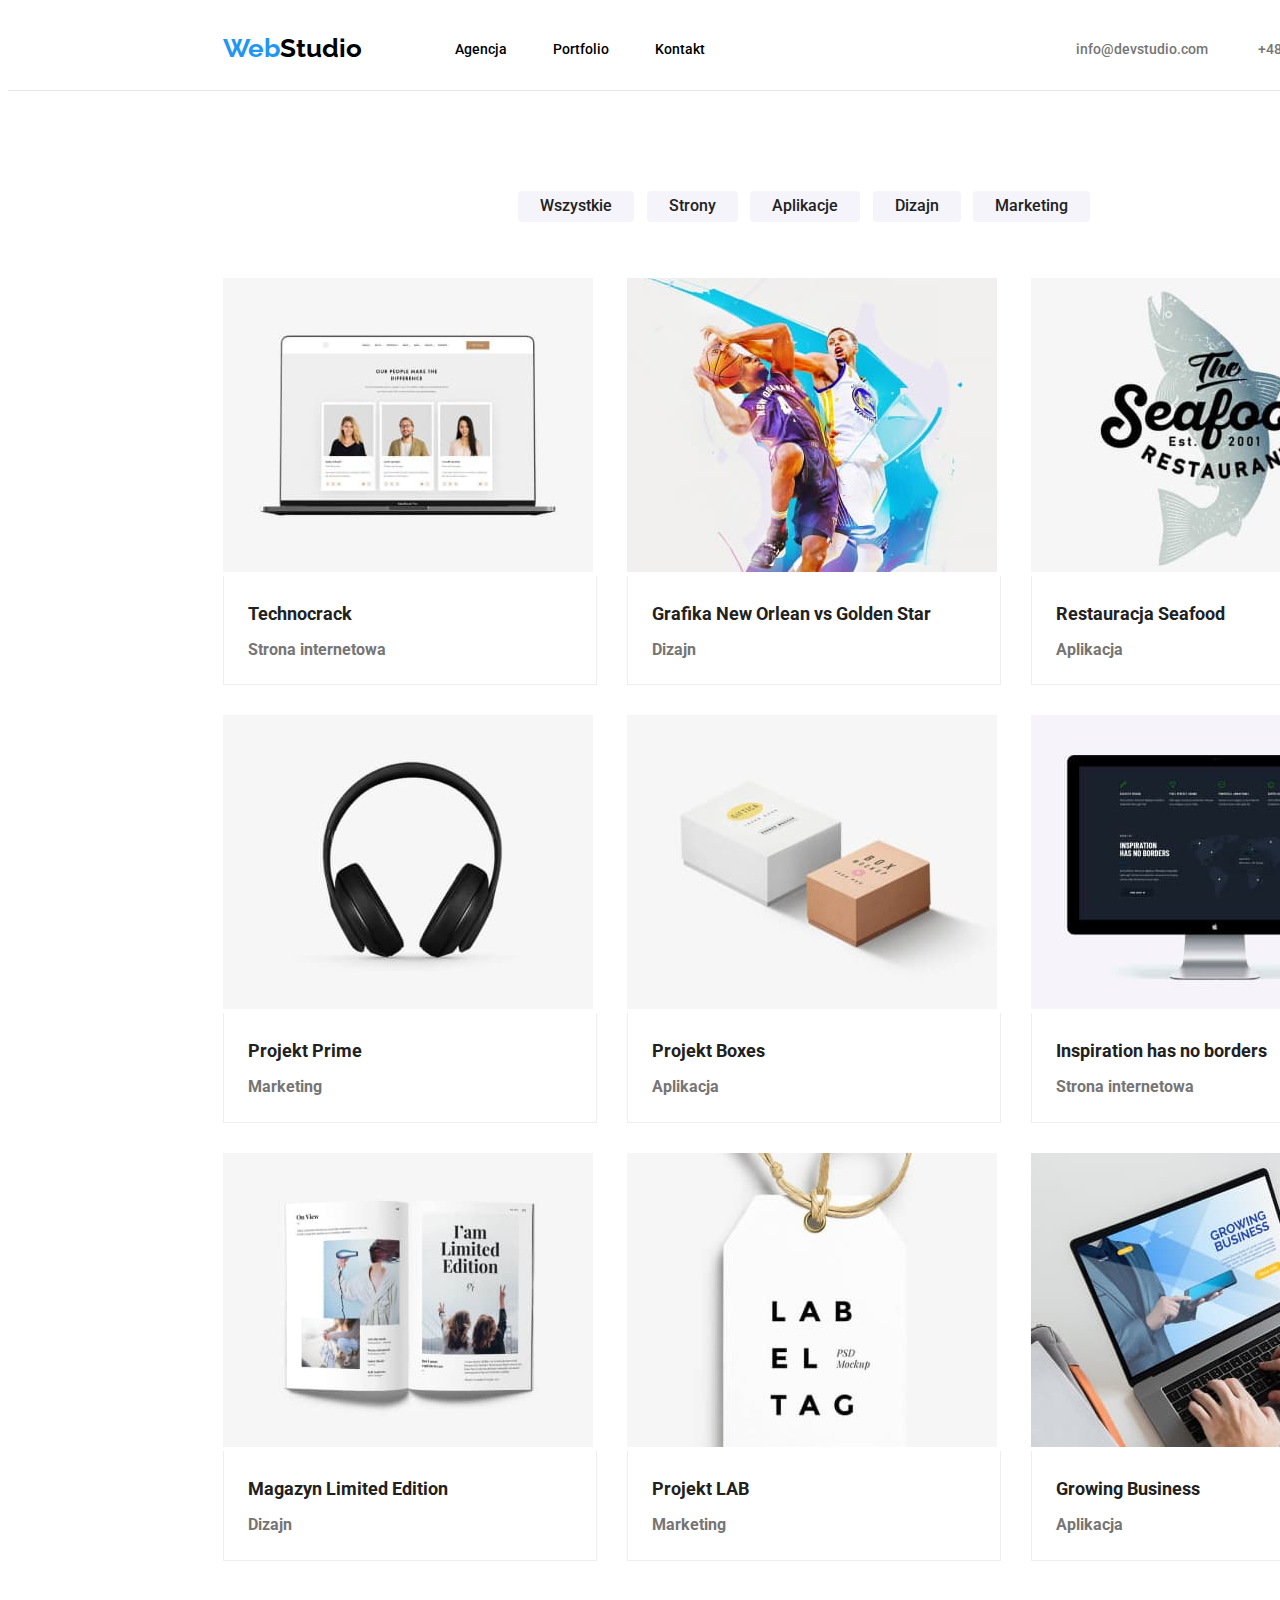
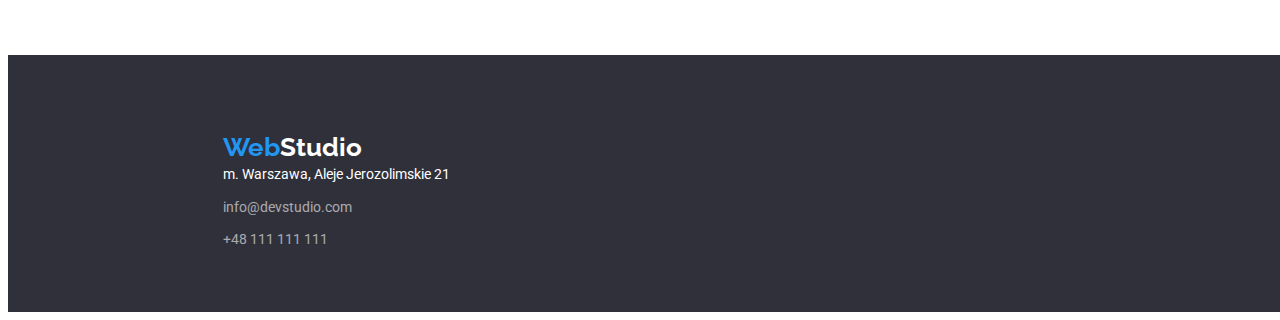
==== portfolio.html @ ecd049ec "added" ====
<!DOCTYPE html>
<html lang="pl">
  <head>
    <meta charset="UTF-8" />
    <meta name="description" content="Portfolio" />
    <title>Portfolio</title>
    <link rel="preconnect" href="https://fonts.googleapis.com" />
    <link rel="preconnect" href="https://fonts.gstatic.com" crossorigin />
    <link
      href="https://fonts.googleapis.com/css2?family=Raleway:wght@700&family=Roboto:wght@400;500;700;900&display=swap"
      rel="stylesheet"
    />
    <link href="css/styles.css" rel="stylesheet" />
    <link
      rel="stylesheet"
      href="https://cdnjs.cloudflare.com/ajax/libs/modern-normalize/1.1.0/modern-normalize.min.css"
      integrity="sha512-wpPYUAdjBVSE4KJnH1VR1HeZfpl1ub8YT/NKx4PuQ5NmX2tKuGu6U/JRp5y+Y8XG2tV+wKQpNHVUX03MfMFn9Q=="
      crossorigin="anonymous"
      referrerpolicy="no-referrer"
    />
  </head>
  <body>
    <header class="border-bottom">
      <div class="top container">
        <a class="logo" href="./index.html">
          <span class="blue-text">Web</span
          ><span class="black-text">Studio</span>
        </a>
        <nav>
          <ul class="menu">
            <li class="menu-component">
              <a class="link" href="./agencja">Agencja</a>
            </li>
            <li class="menu-component">
              <a class="link" href="./portfolio.html">Portfolio</a>
            </li>
            <li class="menu-component">
              <a class="link" href="./kontakt">Kontakt</a>
            </li>
          </ul>
        </nav>
        <ul class="contact-list">
          <li class="contact-address">
            <a class="contact" href="mailto:info@devstudio.com"
              >info@devstudio.com</a
            >
          </li>
          <li class="contact-address">
            <a class="contact" href="tel:+48111111111">+48 111 111 111</a>
          </li>
        </ul>
      </div>
    </header>
    <main>
      <ul class="filters-list">
        <li class="filter-element">
          <button class="filter" type="button">Wszystkie</button>
        </li>
        <li class="filter-element">
          <button class="filter" type="button">Strony</button>
        </li>
        <li class="filter-element">
          <button class="filter" type="button">Aplikacje</button>
        </li>
        <li class="filter-element">
          <button class="filter" type="button">Dizajn</button>
        </li>
        <li class="filter-element">
          <button class="filter" type="button">Marketing</button>
        </li>
      </ul>

      <div class="grid-container">
        <ul class="card-set">
          <li class="card-item">
            <figure>
              <img
                alt="picture of a laptop"
                width="370"
                height="294"
                src="images/technocrack.jpg"
              />
              <div class="test">
                <figcaption class="term">
                  Technocrack
                  <p class="definition">Strona internetowa</p>
                </figcaption>
              </div>
            </figure>
          </li>
          <li class="card-item">
            <figure>
              <img
                alt="picture of basketball players"
                width="370"
                height="294"
                src="images/neworlean.jpg"
              />
              <div class="test">
                <figcaption class="term">
                  Grafika New Orlean vs Golden Star
                  <p class="definition">Dizajn</p>
                </figcaption>
              </div>
            </figure>
          </li>
          <li class="card-item">
            <figure>
              <img
                alt="picture of an app logo"
                width="370"
                height="294"
                src="images/seafood.jpg"
              />
              <div class="test">
                <figcaption class="term">
                  Restauracja Seafood
                  <p class="definition">Aplikacja</p>
                </figcaption>
              </div>
            </figure>
          </li>
          <li class="card-item">
            <figure>
              <img
                alt="picture of headphones"
                width="370"
                height="294"
                src="images/projektprime.jpg"
              />
              <div class="test">
                <figcaption class="term">
                  Projekt Prime
                  <p class="definition">Marketing</p>
                </figcaption>
              </div>
            </figure>
          </li>
          <li class="card-item">
            <figure>
              <img
                alt="picture of boxes"
                width="370"
                height="294"
                src="images/boxes.jpg"
              />
              <div class="test">
                <figcaption class="term">
                  Projekt Boxes
                  <p class="definition">Aplikacja</p>
                </figcaption>
              </div>
            </figure>
          </li>
          <li class="card-item">
            <figure>
              <img
                alt="picture of a screen"
                width="370"
                height="294"
                src="images/screen.jpg"
              />
              <div class="test">
                <figcaption class="term">
                  Inspiration has no borders
                  <p class="definition">Strona internetowa</p>
                </figcaption>
              </div>
            </figure>
          </li>
          <li class="card-item">
            <figure>
              <img
                alt="picture of a magazine"
                width="370"
                height="294"
                src="images/magazine.jpg"
              />
              <div class="test">
                <figcaption class="term">
                  Magazyn Limited Edition
                  <p class="definition">Dizajn</p>
                </figcaption>
              </div>
            </figure>
          </li>
          <li class="card-item">
            <figure>
              <img
                alt="picture of a label"
                width="370"
                height="294"
                src="images/label.jpg"
              />
              <div class="test">
                <figcaption class="term">
                  Projekt LAB
                  <p class="definition">Marketing</p>
                </figcaption>
              </div>
            </figure>
          </li>
          <li class="card-item">
            <figure>
              <img
                alt="picture of a laptop and hands"
                width="370"
                height="294"
                src="images/business.jpg"
              />
              <div class="test">
                <figcaption class="term">
                  Growing Business
                  <p class="definition">Aplikacja</p>
                </figcaption>
              </div>
            </figure>
          </li>
        </ul>
      </div>
    </main>
    <footer class="footer-background">
      <ul class="footer-components">
        <li class="bottom-logo">
          <a
            class="logo"
            href="https://zofiasylwisty.github.io/goit-markup-hw-01/"
          >
            <span class="blue-text">Web</span
            ><span class="white-text">Studio</span>
          </a>
        </li>
        <li class="addresses">
          <address class="location">
            m. Warszawa, Aleje Jerozolimskie 21
          </address>
        </li>
        <li class="addresses">
          <a class="bottom-links" href="mailto:info@devstudio.com"
            >info@devstudio.com</a
          >
        </li>
        <li class="addresses">
          <a class="bottom-links" href="tel:+48111111111">+48 111 111 111</a>
        </li>
      </ul>
    </footer>
  </body>
</html>
---- css/styles.css ----
body {
  font-family: "Roboto", sans-serif;
  font-family: inherit;
  background: var(--first-color) inherit;
  width: 1600px;
}
:root {
  --first-color: #ffffff;
  --second-color: #f5f4fa;
  --third-color: #757575;
  --fourth-color: #2f303a;
  --fifth-color: #000000;
  --sixth-color: #212121;
  --seventh-color: #2196f3;
  --eight-color: #ffffff99;
}
.blue-text {
  font-family: "Raleway";
  font-size: 26px;
  font-weight: 700;
  line-height: 1.19;
  color: var(--seventh-color);
  text-decoration: none;
}
.black-text {
  font-family: "Raleway";
  font-size: 26px;
  font-weight: 700;
  line-height: 1.19;
  color: var(--fifth-color);
  text-decoration: none;
}
.white-text {
  font-family: "Raleway";
  font-size: 26px;
  font-weight: 700;
  line-height: 1.19;
  color: var(--first-color);
  text-decoration: none;
}
.border-bottom {
  border-bottom: 1px solid #e5e5e5;
}
.top {
  display: flex;
  flex-direction: row;
  align-items: center;
  margin-left: 215px;
  margin-right: 0px;
}
.menu {
  display: flex;
  flex-direction: row;
  padding-left: 0px;
  margin-left: 93px;
  margin-right: 371px;
  margin-top: 32px;
  margin-bottom: 32px;
}
.menu > .menu-component:not(:last-child) {
  margin-right: 46px;
}
.contact-list {
  display: flex;
  flex-direction: row;
  padding-left: 0px;
  margin-top: 32px;
  margin-bottom: 32px;
}
.contact-list > .contact-address:not(:last-child) {
  margin-right: 50px;
}
.logo {
  font-family: "Raleway";
  font-weight: 700;
  font-size: 26px;
  line-height: 1.19;
  text-decoration: none;
  margin-top: 24px;
  margin-bottom: 25px;
}

li {
  list-style: none;
}

.link {
  font-family: "Roboto";
  font-weight: 500;
  font-size: 14px;
  line-height: 1.14;
  text-decoration: none;
  color: var(--fifth-color);
}
.link:hover,
.link:focus,
.link:active {
  color: var(--seventh-color);
}
.contact {
  font-family: "Roboto";
  font-size: 14px;
  font-weight: 500;
  line-height: 1.14;
  text-decoration: none;
  color: var(--third-color);
}
.contact:hover,
.contact:focus,
.contact:active {
  color: var(--seventh-color);
}

.dark-background {
  background-color: var(--fourth-color);
  width: 1600px;
  display: flex;
  flex-direction: column;
  justify-content: center;
  align-items: center;
}
.first-headline {
  font-family: "Roboto";
  font-size: 44px;
  font-weight: 900;
  letter-spacing: 0.06em;
  line-height: 1.36;
  text-align: center;
  color: var(--first-color);
  margin: 200px 452px 30px;
}
.single-button {
  color: var(--sixth-color);
  background-color: var(--second-color);
  cursor: pointer;
  border: none;
  border-radius: 4px;
  font-family: "Roboto";
  font-size: 16px;
  font-weight: 700;
  line-height: 1.8;
  padding: 10px 41px 10px 42px;
  width: 200px;
  margin: 0px 700px 200px;
}
.single-button:hover,
.single-button:focus,
.single-button:active {
  color: var(--first-color);
  background-color: var(--seventh-color);
  text-align: center;
  display: flex;
}

.latin-list {
  display: flex;
  flex-direction: row;
  justify-content: space-between;
}
.small-header {
  font-family: "Roboto";
  font-size: 14px;
  font-weight: 700;
  line-height: 1.87;
  color: var(--fifth-color);
  margin-left: -40px;
}
.latin-list > .small-header:not(:last-child) {
  margin-right: 30px;
}
.latin-text {
  font-family: "Roboto";
  font-size: 14px;
  line-height: 1.71;
  color: var(--third-color);
}
.medium-header {
  font-family: "Roboto";
  font-size: 36px;
  font-weight: 700;
  line-height: 1.16;
  color: var(--fifth-color);
  text-align: center;
}
.name {
  font-family: "Roboto";
  font-size: 16px;
  font-weight: 500;
  line-height: 1.18;
  color: var(--fifth-color);
}
.position {
  font-family: "Roboto";
  font-size: 16px;
  line-height: 1.18;
  color: var(--third-color);
  padding-bottom: 30px;
}
.term {
  color: var(--sixth-color);
  font-family: "Roboto";
  font-size: 18px;
  font-weight: 700;
  line-height: 2;
  margin-top: 20px;
  margin-right: 24px;
  margin-left: 24px;
}
.test {
  display: flex;
  flex-direction: column;
  border-bottom: 1px solid #eeeeee;
  border-right: 1px solid #eeeeee;
  border-left: 1px solid #eeeeee;
}
.definition {
  color: var(--third-color);
  font-family: "Roboto";
  font-size: 16px;
  line-height: 1.8;
  margin-top: 4px;
  margin-bottom: 20px;
}

.location {
  font-family: "Roboto";
  font-size: 14px;
  font-style: normal;
  line-height: 1.7;
  color: var(--first-color);
}
.bottom-links {
  color: var(--eight-color);
  font-family: "Roboto";
  font-size: 14px;
  line-height: 1.7;
  text-decoration: none;
}
.bottom-links:hover,
.bottom-links:focus,
.bottom-links:active {
  color: var(--seventh-color);
}

.footer-background {
  background-color: var(--fourth-color);
  border-top: 1px solid var(--fourth-color);
}
.footer-components {
  display: flex;
  flex-direction: column;
  justify-content: flex-start;
  padding-top: 60px;
  padding-left: 215px;
  margin-bottom: 0px;
}
.footer-components > .addresses:not(:last-child) {
  margin-bottom: 9px;
}
.footer-components > .addresses:first-child {
  margin-top: 20px;
}
.footer-components > .addresses:last-child {
  margin-bottom: 60px;
}

.offers {
  display: flex;
  margin-top: 50px;
  justify-content: space-between;
  padding: 0px;
}
figure {
  margin: 0;
}
.team > .member:not(:last-child) {
  margin-right: 30px;
}
.team {
  display: flex;
  flex-direction: row;
  justify-content: space-between;
  padding: 0px;
}
.photo {
  display: flex;
  background-color: var(--first-color);
  border-radius: 0px 0px 4px 4px;
  box-shadow: 0px 1px 3px rgba(0, 0, 0, 0.12), 0px 1px 1px rgba(0, 0, 0, 0.14),
    0px 2px 1px rgba(0, 0, 0, 0.2);
}
.name {
  display: flex;
  flex-direction: column;
  align-items: center;
}
.person {
  padding-top: 30px;
  margin-bottom: 10px;
}

.filters-list {
  display: flex;
  flex-direction: row;
  justify-content: space-between;
  margin-top: 100px;
  margin-bottom: 56px;
  margin-left: 510px;
  margin-right: 518px;
  padding: 0px;
  width: 572px;
}
.filter {
  color: var(--sixth-color);
  background-color: var(--second-color);
  cursor: pointer;
  border: none;
  font-family: "Roboto";
  font-size: 16px;
  font-weight: 500;
  line-height: 1.16;
  text-align: center;
  padding: 6px 22px;
  border-radius: 4px;
}
.filter:hover,
.filter:focus,
.filter:active {
  color: var(--first-color);
  background-color: var(--seventh-color);
}
.filters-list > .filter-element:not(:last-child) {
  margin-right: 8px;
}

.main-part {
  display: flex;
  flex-direction: column;
  align-items: center;
}
.bottom-section {
  background-color: var(--second-color);
  width: 1600px;
  display: flex;
  justify-content: center;
}
.section {
  padding-top: 94px;
  padding-bottom: 94px;
}
.container {
  width: 1200px;
}
.card-set {
  display: flex;
  flex-wrap: wrap;
  gap: 30px;
  padding: 0;
}
.card-item {
  flex-basis: calc((100% - 60px) / 3);
}
.grid-container {
  width: 1182px;
  margin-left: 215px;
  margin-bottom: 94px;
}
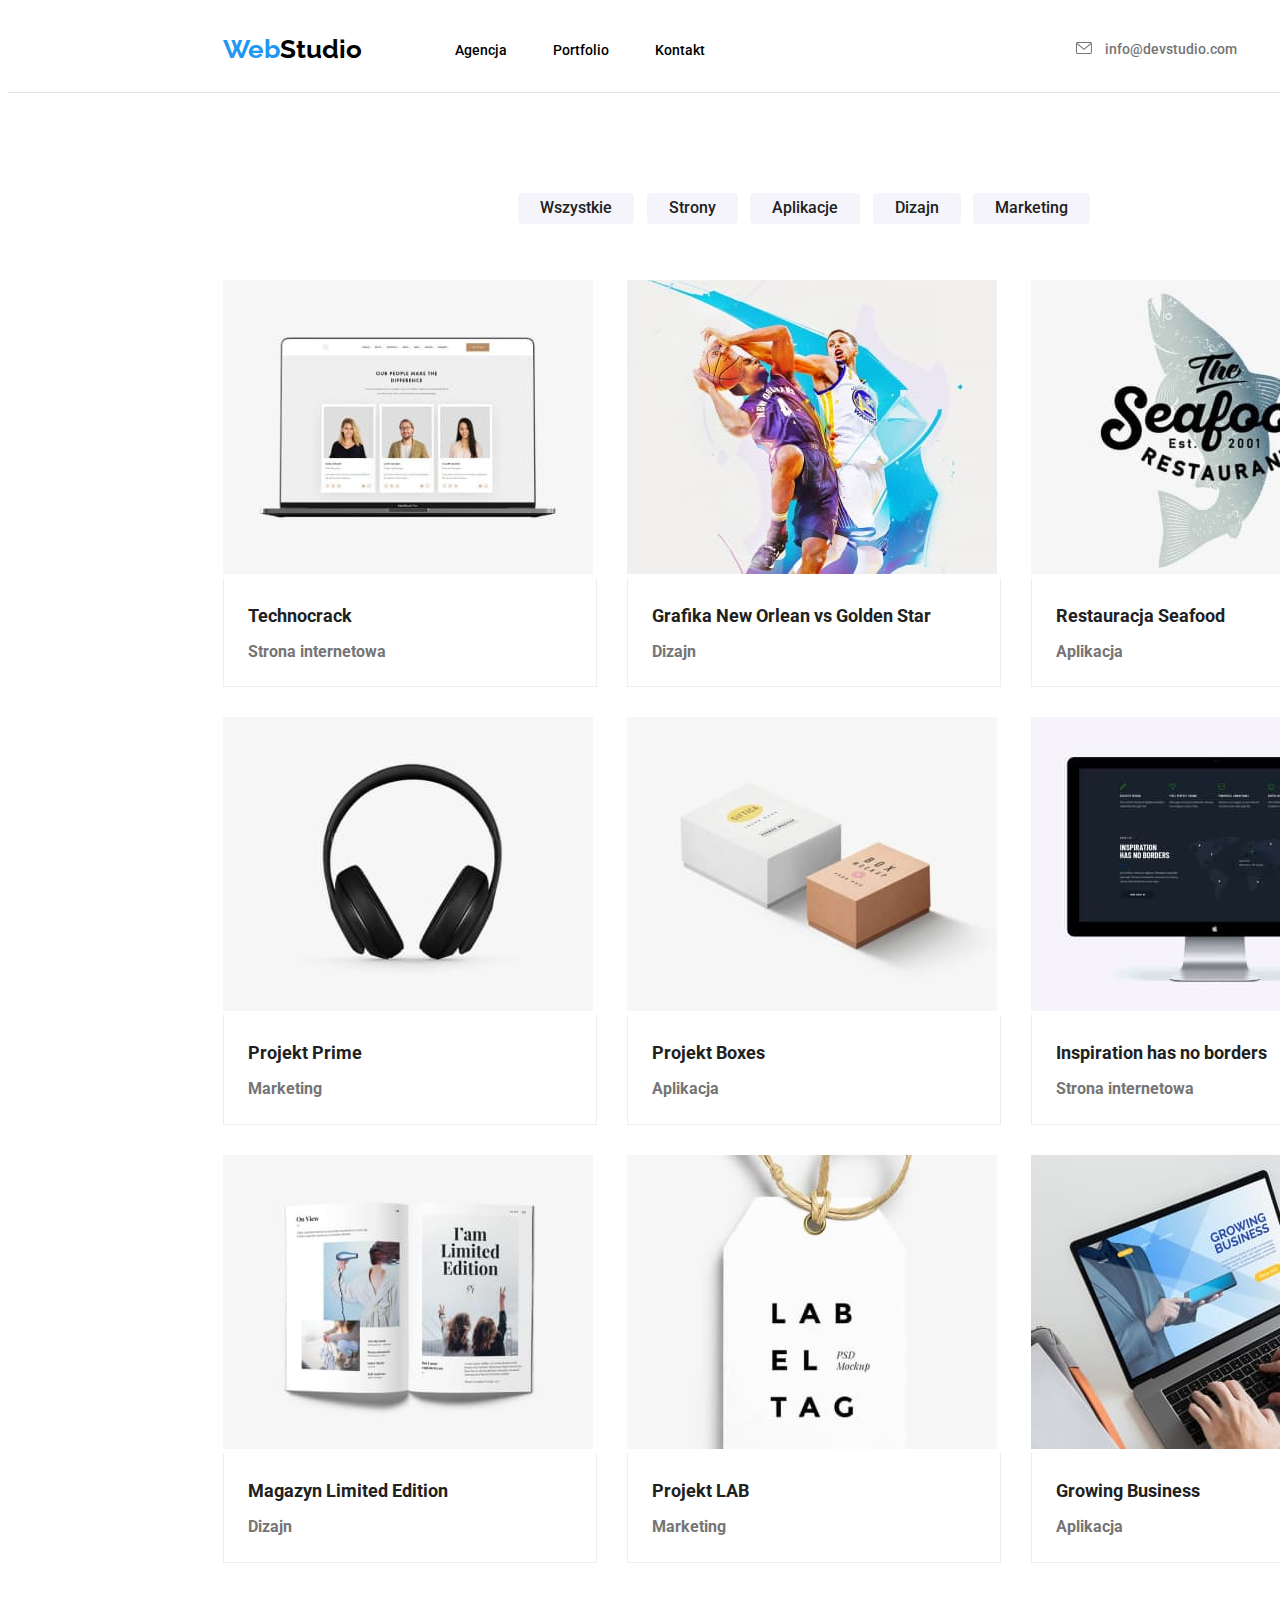
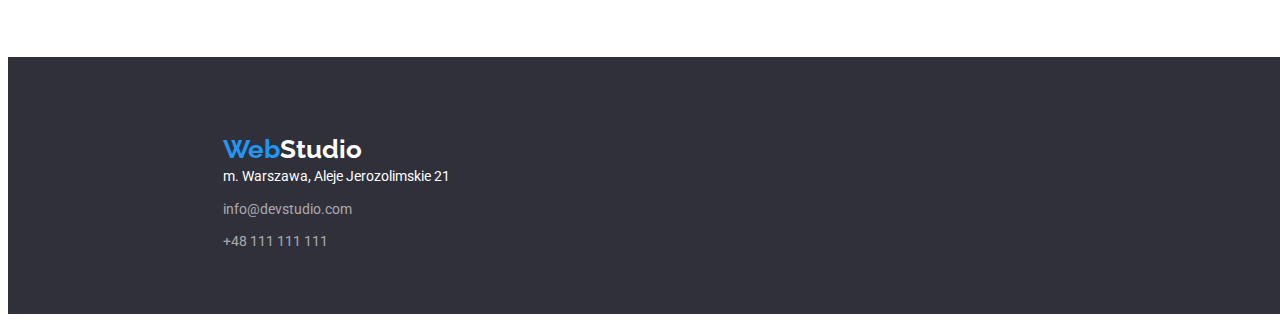
==== commit 1d06934e: "added icons to header" ====
--- a/portfolio.html
+++ b/portfolio.html
@@ -41,12 +41,20 @@
         </nav>
         <ul class="contact-list">
           <li class="contact-address">
-            <a class="contact" href="mailto:info@devstudio.com"
-              >info@devstudio.com</a
+            <a class="contact" href="mailto:info@devstudio.com">
+              <svg class="icons-header" width="16" height="12">
+                <use href="./images/icons.svg#icon-envelope"></use>
+              </svg>
+              info@devstudio.com</a
             >
           </li>
           <li class="contact-address">
-            <a class="contact" href="tel:+48111111111">+48 111 111 111</a>
+            <a class="contact" href="tel:+48111111111">
+              <svg class="icons-header" width="10" height="16">
+                <use href="./images/icons.svg#icon-smartphone"></use>
+              </svg>
+              +48 111 111 111</a
+            >
           </li>
         </ul>
       </div>
--- a/css/styles.css
+++ b/css/styles.css
@@ -13,6 +13,8 @@
   --sixth-color: #212121;
   --seventh-color: #2196f3;
   --eight-color: #ffffff99;
+  --shadow: #00000040;
+  --disabled-icon: #afb1b8;
 }
 .blue-text {
   font-family: "Raleway";
@@ -110,7 +112,13 @@
 .contact:active {
   color: var(--seventh-color);
 }
-
+.icons-header:hover {
+  fill: #2196f3;
+}
+.icons-header {
+  fill: var(--disabled-icon);
+  margin-right: 10px;
+}
 .dark-background {
   background-color: var(--fourth-color);
   width: 1600px;
@@ -119,6 +127,23 @@
   justify-content: center;
   align-items: center;
 }
+.dark-background {
+  background-color: var(--fourth-color);
+  height: 600px;
+  background-image: linear-gradient(
+      to bottom,
+      rgba(47, 48, 58, 0.4) 0%,
+      rgba(47, 48, 58, 0.4) 50%
+    ),
+    url(../images/background-photo.jpg);
+  background-size: cover;
+  background-position: center;
+  background-repeat: no-repeat;
+  box-shadow: 0px 4px 4px 0px var(--shadow-shadow);
+  max-width: 1600px;
+  margin: 0 auto;
+}
+
 .first-headline {
   font-family: "Roboto";
   font-size: 44px;
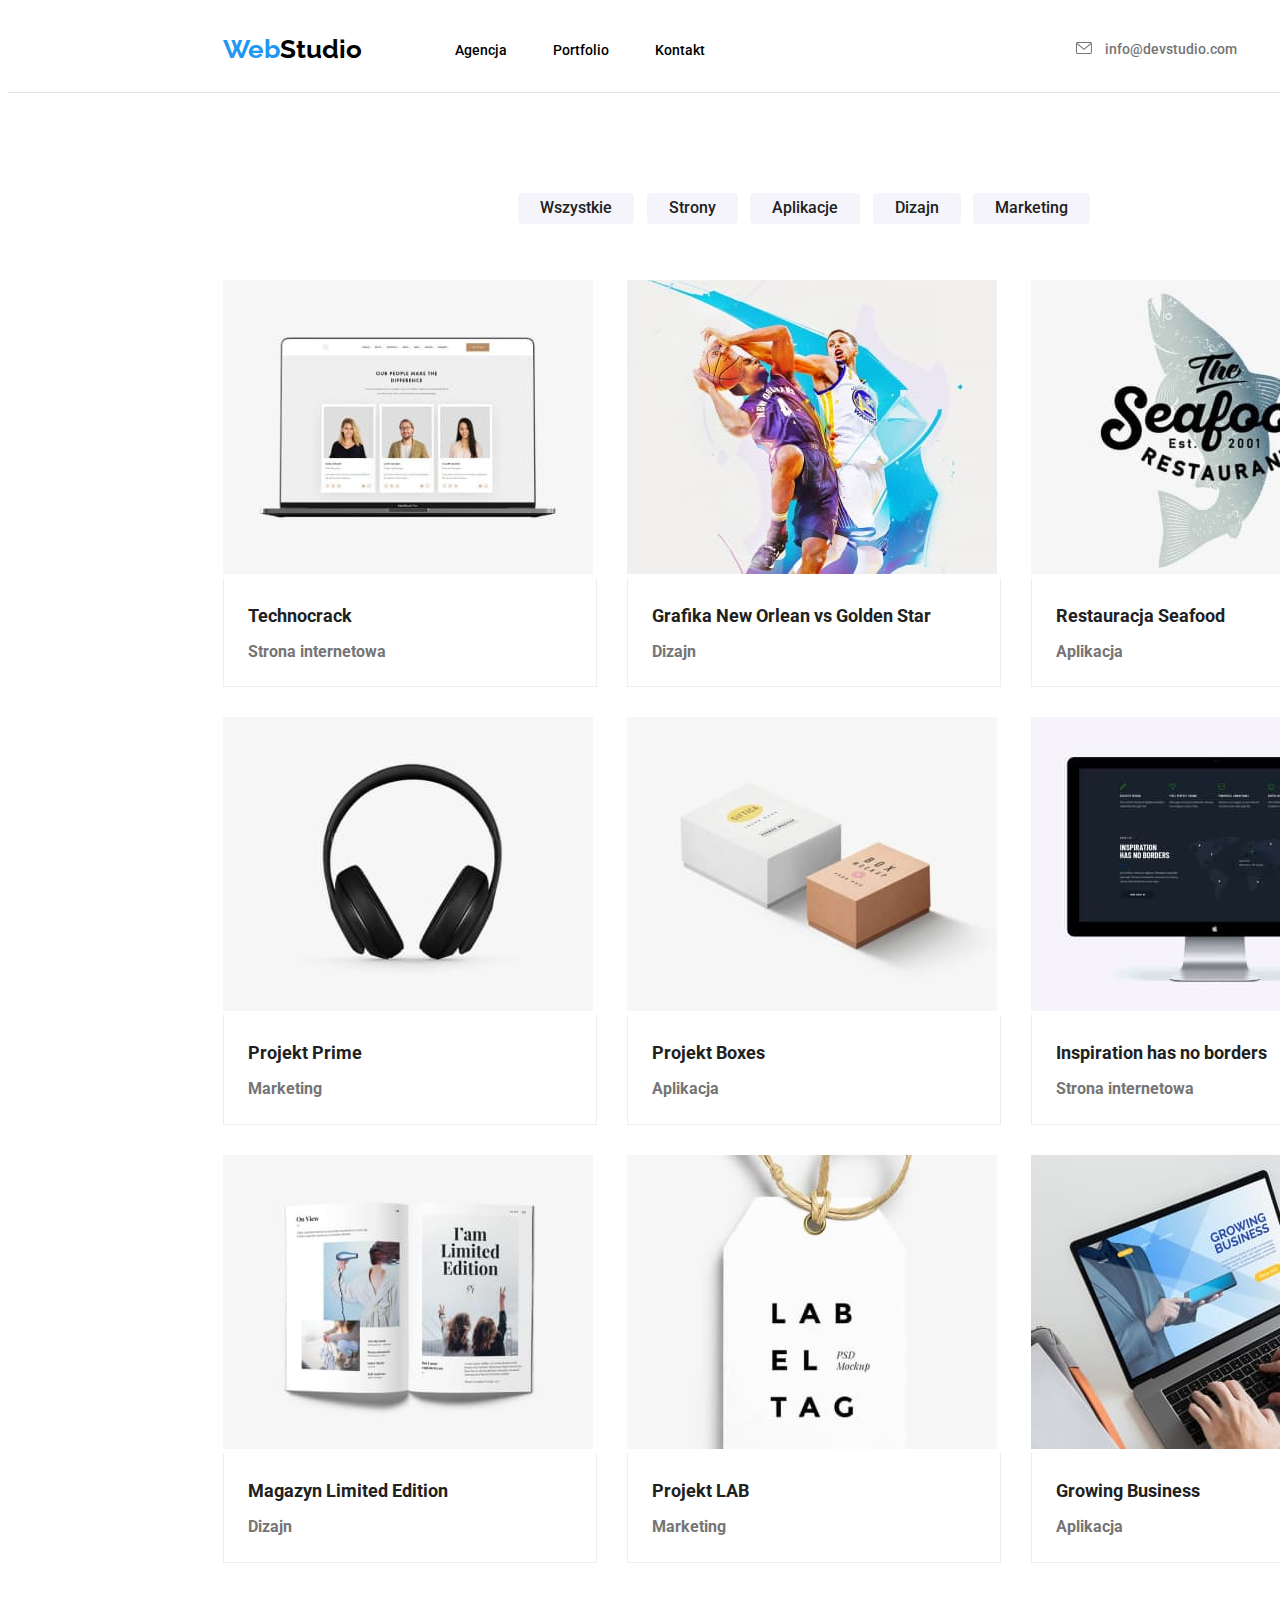
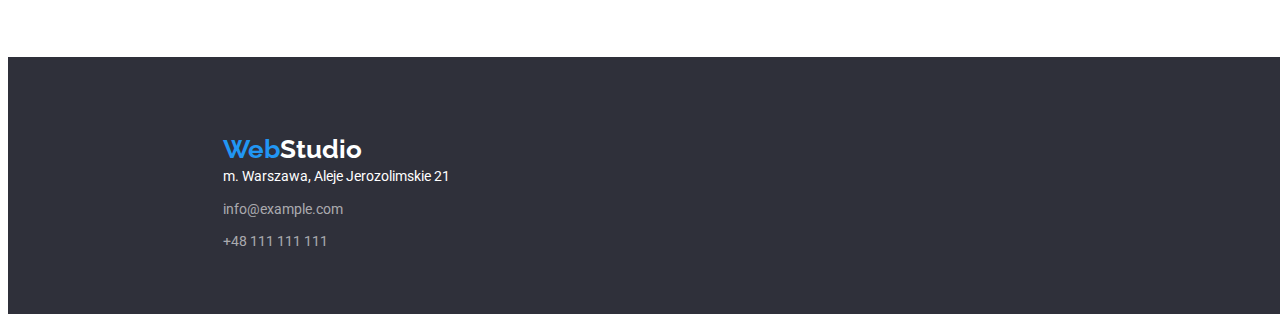
==== commit 797b5f27: "changes" ====
--- a/portfolio.html
+++ b/portfolio.html
@@ -42,7 +42,7 @@
         <ul class="contact-list">
           <li class="contact-address">
             <a class="contact" href="mailto:info@devstudio.com">
-              <svg class="icons-header" width="16" height="12">
+              <svg class="icons-header" height="12" width="16">
                 <use href="./images/icons.svg#icon-envelope"></use>
               </svg>
               info@devstudio.com</a
@@ -50,7 +50,7 @@
           </li>
           <li class="contact-address">
             <a class="contact" href="tel:+48111111111">
-              <svg class="icons-header" width="10" height="16">
+              <svg class="icons-header" height="16" width="10">
                 <use href="./images/icons.svg#icon-smartphone"></use>
               </svg>
               +48 111 111 111</a
@@ -245,7 +245,7 @@
         </li>
         <li class="addresses">
           <a class="bottom-links" href="mailto:info@devstudio.com"
-            >info@devstudio.com</a
+            >info@example.com</a
           >
         </li>
         <li class="addresses">
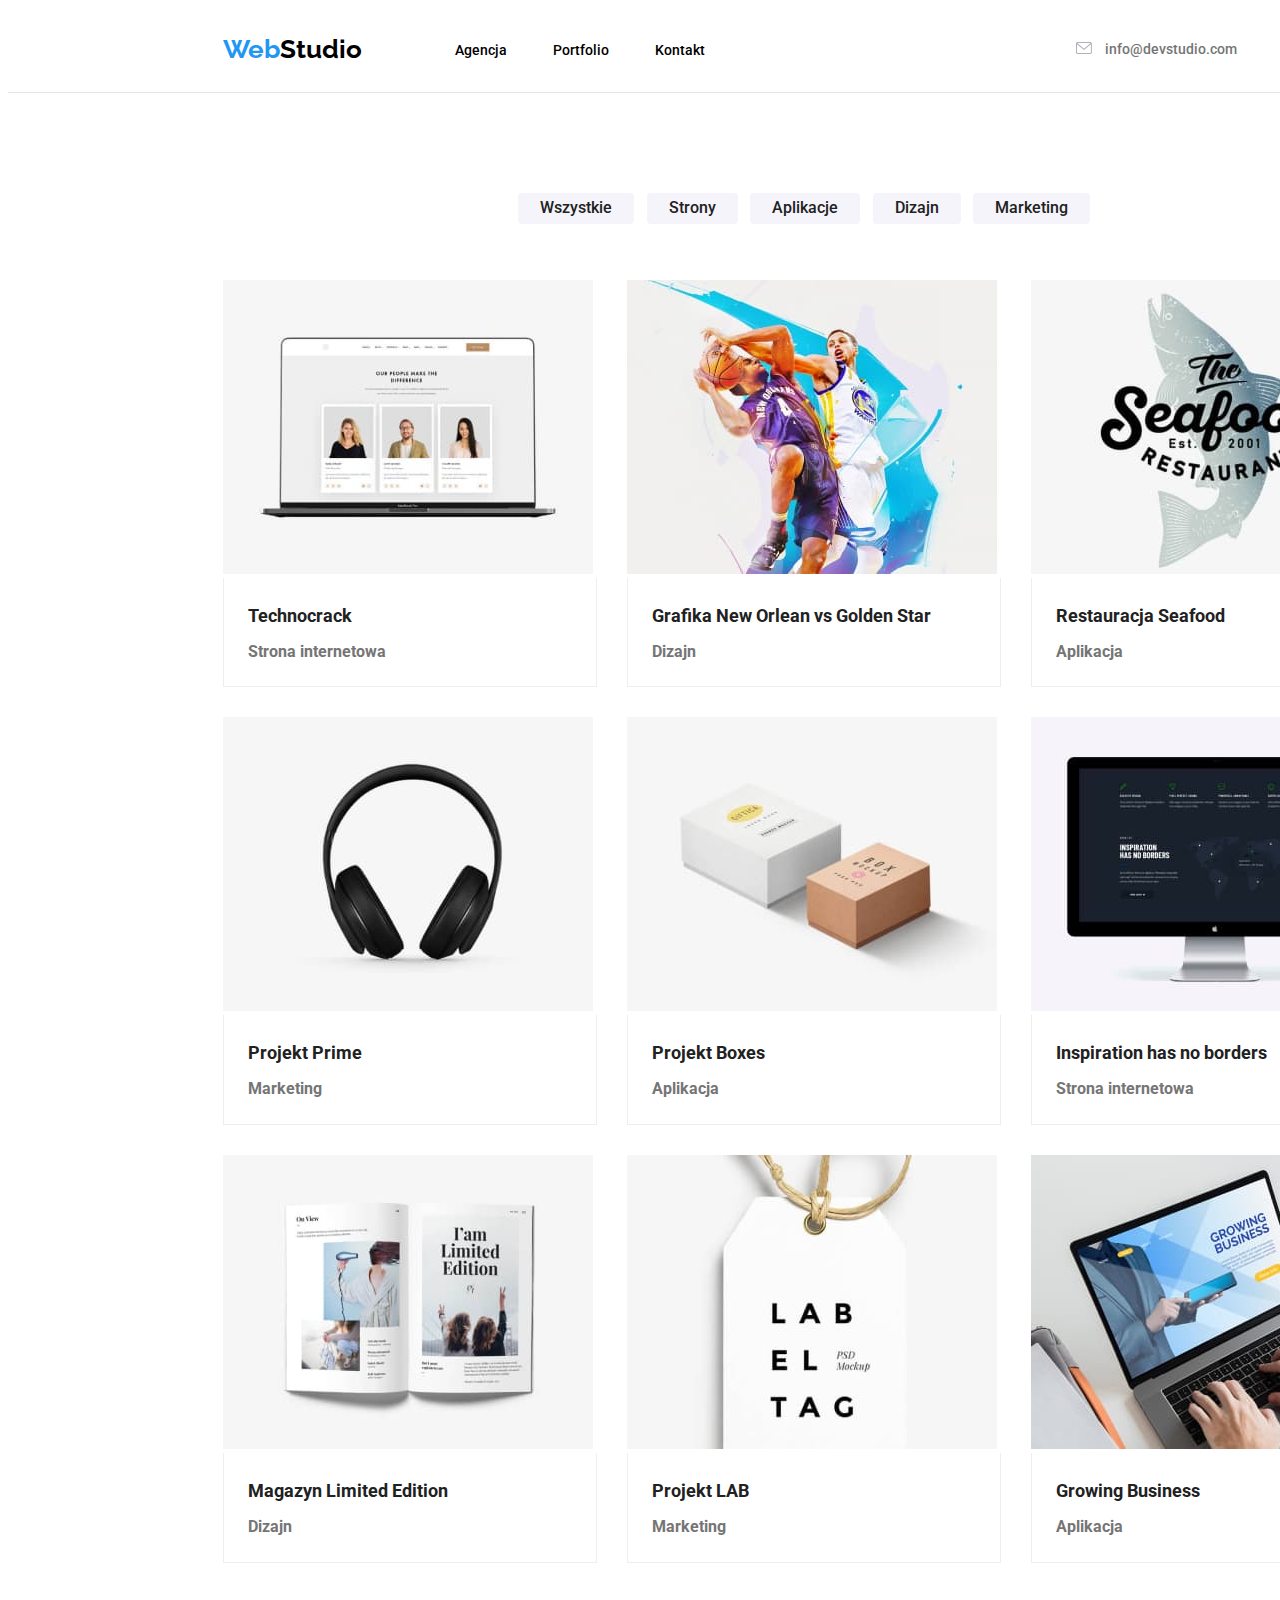
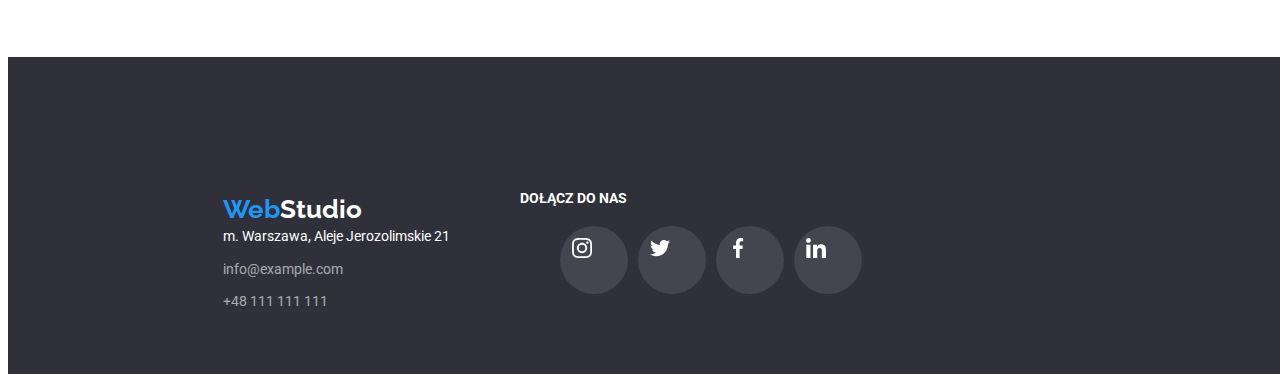
==== commit 58ecb0c4: "footer" ====
--- a/portfolio.html
+++ b/portfolio.html
@@ -228,30 +228,77 @@
       </div>
     </main>
     <footer class="footer-background">
-      <ul class="footer-components">
-        <li class="bottom-logo">
-          <a
-            class="logo"
-            href="https://zofiasylwisty.github.io/goit-markup-hw-01/"
-          >
-            <span class="blue-text">Web</span
-            ><span class="white-text">Studio</span>
-          </a>
-        </li>
-        <li class="addresses">
-          <address class="location">
-            m. Warszawa, Aleje Jerozolimskie 21
-          </address>
-        </li>
-        <li class="addresses">
-          <a class="bottom-links" href="mailto:info@devstudio.com"
-            >info@example.com</a
-          >
-        </li>
-        <li class="addresses">
-          <a class="bottom-links" href="tel:+48111111111">+48 111 111 111</a>
-        </li>
-      </ul>
+      <div class="contacts-footer">
+        <div class="contacts-footer-group">
+          <ul class="footer-components">
+            <li class="bottom-logo">
+              <a
+                class="logo"
+                href="https://zofiasylwisty.github.io/goit-markup-hw-04/"
+              >
+                <span class="blue-text">Web</span
+                ><span class="white-text">Studio</span>
+              </a>
+            </li>
+            <li class="addresses">
+              <address class="location">
+                m. Warszawa, Aleje Jerozolimskie 21
+              </address>
+            </li>
+            <li class="addresses">
+              <a class="bottom-links" href="mailto:info@devstudio.com"
+                >info@example.com</a
+              >
+            </li>
+            <li class="addresses">
+              <a class="bottom-links" href="tel:+48111111111"
+                >+48 111 111 111</a
+              >
+            </li>
+          </ul>
+          <div class="social-media-footer">
+            <h2 class="join-us">DOŁĄCZ DO NAS</h2>
+            <ul class="footer-icons-list">
+              <li class="icon-element-footer">
+                <div class="footer-icon-circle">
+                  <a href="https://www.instagram.com/" class="icon-footer"
+                    ><svg class="footer-social-icons" height="20" width="20">
+                      <use href="./images/icons.svg#icon-instagram"></use>
+                    </svg>
+                  </a>
+                </div>
+              </li>
+              <li class="icon-element-footer">
+                <div class="footer-icon-circle">
+                  <a href="https://twitter.com/" class="icon-footer"
+                    ><svg class="footer-social-icons" height="20" width="20">
+                      <use href="./images/icons.svg#icon-twitter"></use>
+                    </svg>
+                  </a>
+                </div>
+              </li>
+              <li class="icon-element-footer">
+                <div class="footer-icon-circle">
+                  <a href="https://www.facebook.com/" class="icon-footer"
+                    ><svg class="footer-social-icons" height="20" width="20">
+                      <use href="./images/icons.svg#icon-facebook"></use>
+                    </svg>
+                  </a>
+                </div>
+              </li>
+              <li class="icon-element-footer">
+                <div class="footer-icon-circle">
+                  <a href="https://www.linkedin.com/" class="icon-footer"
+                    ><svg class="footer-social-icons" height="20" width="20">
+                      <use href="./images/icons.svg#icon-linkedin"></use>
+                    </svg>
+                  </a>
+                </div>
+              </li>
+            </ul>
+          </div>
+        </div>
+      </div>
     </footer>
   </body>
 </html>
--- a/css/styles.css
+++ b/css/styles.css
@@ -15,6 +15,7 @@
   --eight-color: #ffffff99;
   --shadow: #00000040;
   --disabled-icon: #afb1b8;
+  --icons-color: rgba(255, 255, 255, 0.1);
 }
 .blue-text {
   font-family: "Raleway";
@@ -288,7 +289,52 @@
 .footer-components > .addresses:last-child {
   margin-bottom: 60px;
 }
-
+.contacts-footer {
+  display: flex;
+}
+.contacts-footer-group {
+  display: flex;
+  margin-top: 60px;
+}
+.social-media-footer {
+  margin-left: 70px;
+}
+.join-us {
+  font-family: "Roboto";
+  font-weight: 700;
+  font-size: 14px;
+  line-height: 1.17;
+  letter-spacing: 3%;
+  color: var(--first-color);
+  text-transform: uppercase;
+  margin-top: 72px;
+  margin-right: 955px;
+  margin-bottom: 20px;
+}
+.footer-icons-list {
+  display: flex;
+}
+.icon-footer {
+  fill: var(--first-color);
+}
+.footer-icon-circle {
+  width: 44px;
+  height: 44px;
+  border-radius: 50px;
+  background-color: var(--icons-color);
+  padding: 12px;
+}
+.footer-icon-circle:hover,
+.footer-icon-circle:focus,
+.footer-icon-circle:active {
+  background-color: var(--seventh-color);
+}
+.icon-element-footer:not(:last-child) {
+  margin-right: 10px;
+}
+.footer-social-icons {
+  background-position: center;
+}
 .offers {
   display: flex;
   margin-top: 50px;
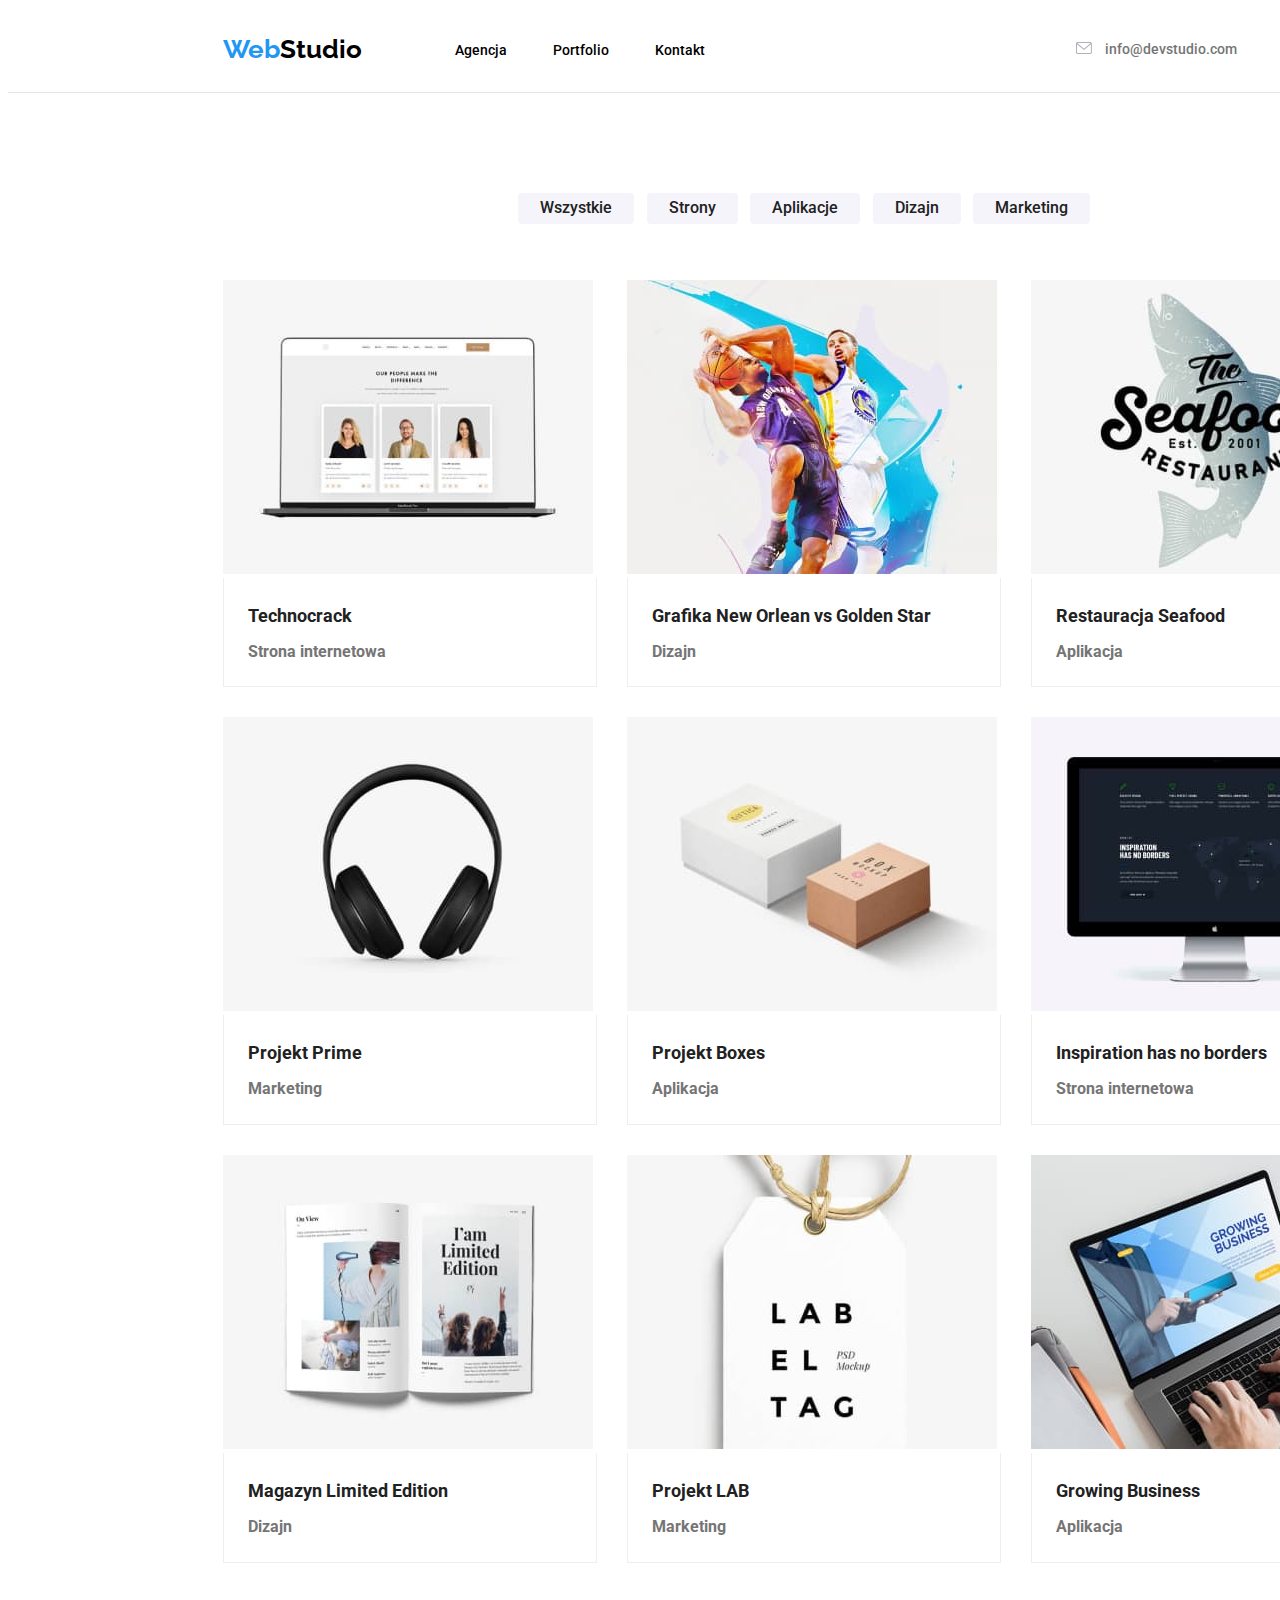
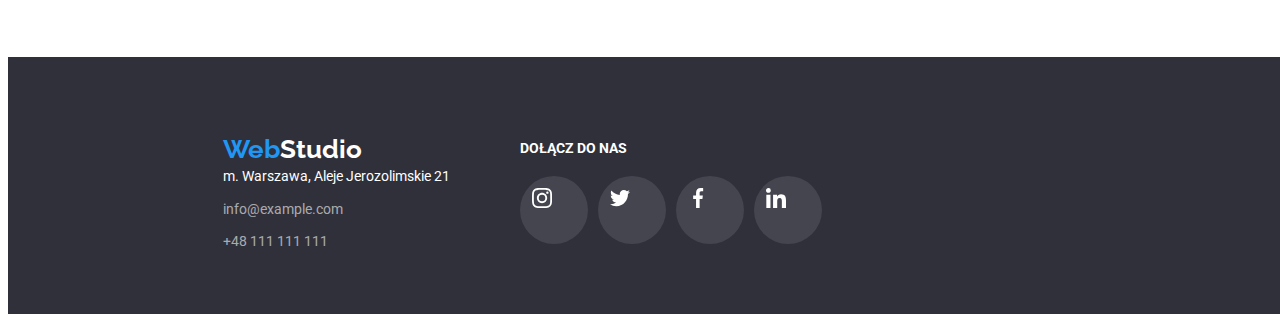
==== commit 14e50f86: "shadow on cards section" ====
--- a/portfolio.html
+++ b/portfolio.html
@@ -81,7 +81,7 @@
       <div class="grid-container">
         <ul class="card-set">
           <li class="card-item">
-            <figure>
+            <figure class="cards-shadow">
               <img
                 alt="picture of a laptop"
                 width="370"
@@ -97,7 +97,7 @@
             </figure>
           </li>
           <li class="card-item">
-            <figure>
+            <figure class="cards-shadow">
               <img
                 alt="picture of basketball players"
                 width="370"
@@ -113,7 +113,7 @@
             </figure>
           </li>
           <li class="card-item">
-            <figure>
+            <figure class="cards-shadow">
               <img
                 alt="picture of an app logo"
                 width="370"
@@ -129,7 +129,7 @@
             </figure>
           </li>
           <li class="card-item">
-            <figure>
+            <figure class="cards-shadow">
               <img
                 alt="picture of headphones"
                 width="370"
@@ -145,7 +145,7 @@
             </figure>
           </li>
           <li class="card-item">
-            <figure>
+            <figure class="cards-shadow">
               <img
                 alt="picture of boxes"
                 width="370"
@@ -161,7 +161,7 @@
             </figure>
           </li>
           <li class="card-item">
-            <figure>
+            <figure class="cards-shadow">
               <img
                 alt="picture of a screen"
                 width="370"
@@ -177,7 +177,7 @@
             </figure>
           </li>
           <li class="card-item">
-            <figure>
+            <figure class="cards-shadow">
               <img
                 alt="picture of a magazine"
                 width="370"
@@ -193,7 +193,7 @@
             </figure>
           </li>
           <li class="card-item">
-            <figure>
+            <figure class="cards-shadow">
               <img
                 alt="picture of a label"
                 width="370"
@@ -209,7 +209,7 @@
             </figure>
           </li>
           <li class="card-item">
-            <figure>
+            <figure class="cards-shadow">
               <img
                 alt="picture of a laptop and hands"
                 width="370"
--- a/css/styles.css
+++ b/css/styles.css
@@ -177,19 +177,25 @@
   text-align: center;
   display: flex;
 }
-
+.list-icon {
+  background-color: var(--second-color);
+  width: 270;
+  height: 120;
+  border-radius: 4px;
+  padding: 25px;
+}
 .latin-list {
   display: flex;
   flex-direction: row;
   justify-content: space-between;
 }
-.small-header {
-  font-family: "Roboto";
-  font-size: 14px;
-  font-weight: 700;
-  line-height: 1.87;
+.latin-title {
+  font-family: Roboto;
+  font-size: 14px;
+  font-weight: 700;
+  line-height: 1.14;
   color: var(--fifth-color);
-  margin-left: -40px;
+  margin-bottom: 10px;
 }
 .latin-list > .small-header:not(:last-child) {
   margin-right: 30px;
@@ -220,7 +226,6 @@
   font-size: 16px;
   line-height: 1.18;
   color: var(--third-color);
-  padding-bottom: 30px;
 }
 .term {
   color: var(--sixth-color);
@@ -276,7 +281,7 @@
   display: flex;
   flex-direction: column;
   justify-content: flex-start;
-  padding-top: 60px;
+  padding-top: 0px;
   padding-left: 215px;
   margin-bottom: 0px;
 }
@@ -307,12 +312,14 @@
   letter-spacing: 3%;
   color: var(--first-color);
   text-transform: uppercase;
-  margin-top: 72px;
+  margin-top: 22px;
   margin-right: 955px;
   margin-bottom: 20px;
 }
 .footer-icons-list {
   display: flex;
+  padding-left: 0;
+  padding-right: 0;
 }
 .icon-footer {
   fill: var(--first-color);
@@ -368,6 +375,40 @@
 .person {
   padding-top: 30px;
   margin-bottom: 10px;
+}
+.social-media {
+  display: flex;
+}
+.social-media-element {
+  margin-top: 16px;
+}
+.social-media-element:not(:last-child) {
+  margin-right: 10px;
+}
+.social-icons {
+  fill: var(--disabled-icon);
+}
+.social-icons:hover,
+.social-icons:focus,
+.social-icons:active {
+  fill: var(--first-color);
+}
+.social-icons-link:hover,
+.social-icons-link:focus,
+.social-icons-link:active {
+  fill: var(--first-color);
+}
+.icon-circle {
+  width: 44px;
+  height: 44px;
+  border-radius: 50px;
+  padding: 12px;
+  background-color: var(--first-color);
+}
+.icon-circle:hover,
+.icon-circle:focus,
+.icon-circle:active {
+  background-color: var(--seventh-color);
 }
 
 .filters-list {
@@ -431,8 +472,91 @@
 .card-item {
   flex-basis: calc((100% - 60px) / 3);
 }
+.cards-shadow:hover,
+.cards-shadow:focus,
+.cards-shadow:active {
+  box-shadow: 0px 1px 1px rgba(0, 0, 0, 0.12), 0px 4px 4px rgba(0, 0, 0, 0.06),
+    1px 4px 6px rgba(0, 0, 0, 0.16);
+}
 .grid-container {
   width: 1182px;
   margin-left: 215px;
   margin-bottom: 94px;
 }
+.clients {
+  font-family: "Roboto";
+  font-size: 36px;
+  font-weight: 700;
+  line-height: 1.16;
+  text-align: center;
+  color: var(--fifth-color);
+  margin-bottom: 50px;
+  margin-left: 510px;
+  padding-right: 0;
+  display: flex;
+  align-items: center;
+}
+.clients-list {
+  display: flex;
+  flex-wrap: nowrap;
+  gap: 30px;
+  margin: 0;
+  margin-left: -30px;
+  align-items: center;
+}
+.logo-client {
+  fill: var(--disabled-icon);
+}
+.logo-client:hover,
+.logo-client:focus,
+.logo-client:active {
+  fill: var(--seventh-color);
+}
+
+.clients-element {
+  border: 1px solid var(--disabled-icon);
+  border-radius: 3px;
+}
+.clients-element:hover,
+.clients-element:focus,
+.clients-element:active {
+  border: 1px solid var(--seventh-color);
+}
+.social-media {
+  display: flex;
+  margin-left: 32px;
+  margin-right: 32px;
+  margin-bottom: 30px;
+  padding: 0px;
+}
+.social-media-element {
+  margin-top: 16px;
+}
+.social-media-element:not(:last-child) {
+  margin-right: 10px;
+}
+.social-icons {
+  fill: var(--disabled-icon);
+}
+.social-icons:hover,
+.social-icons:focus,
+.social-icons:active {
+  fill: var(--first-color);
+}
+.social-icons-link:hover,
+.social-icons-link:focus,
+.social-icons-link:active {
+  fill: var(--first-color);
+}
+.icon-circle {
+  width: 44px;
+  height: 44px;
+  border-radius: 50px;
+  padding: 12px;
+  background-color: var(--first-color);
+}
+.icon-circle:hover,
+.icon-circle:focus,
+.icon-circle:active {
+  background-color: var(--seventh-color);
+}
